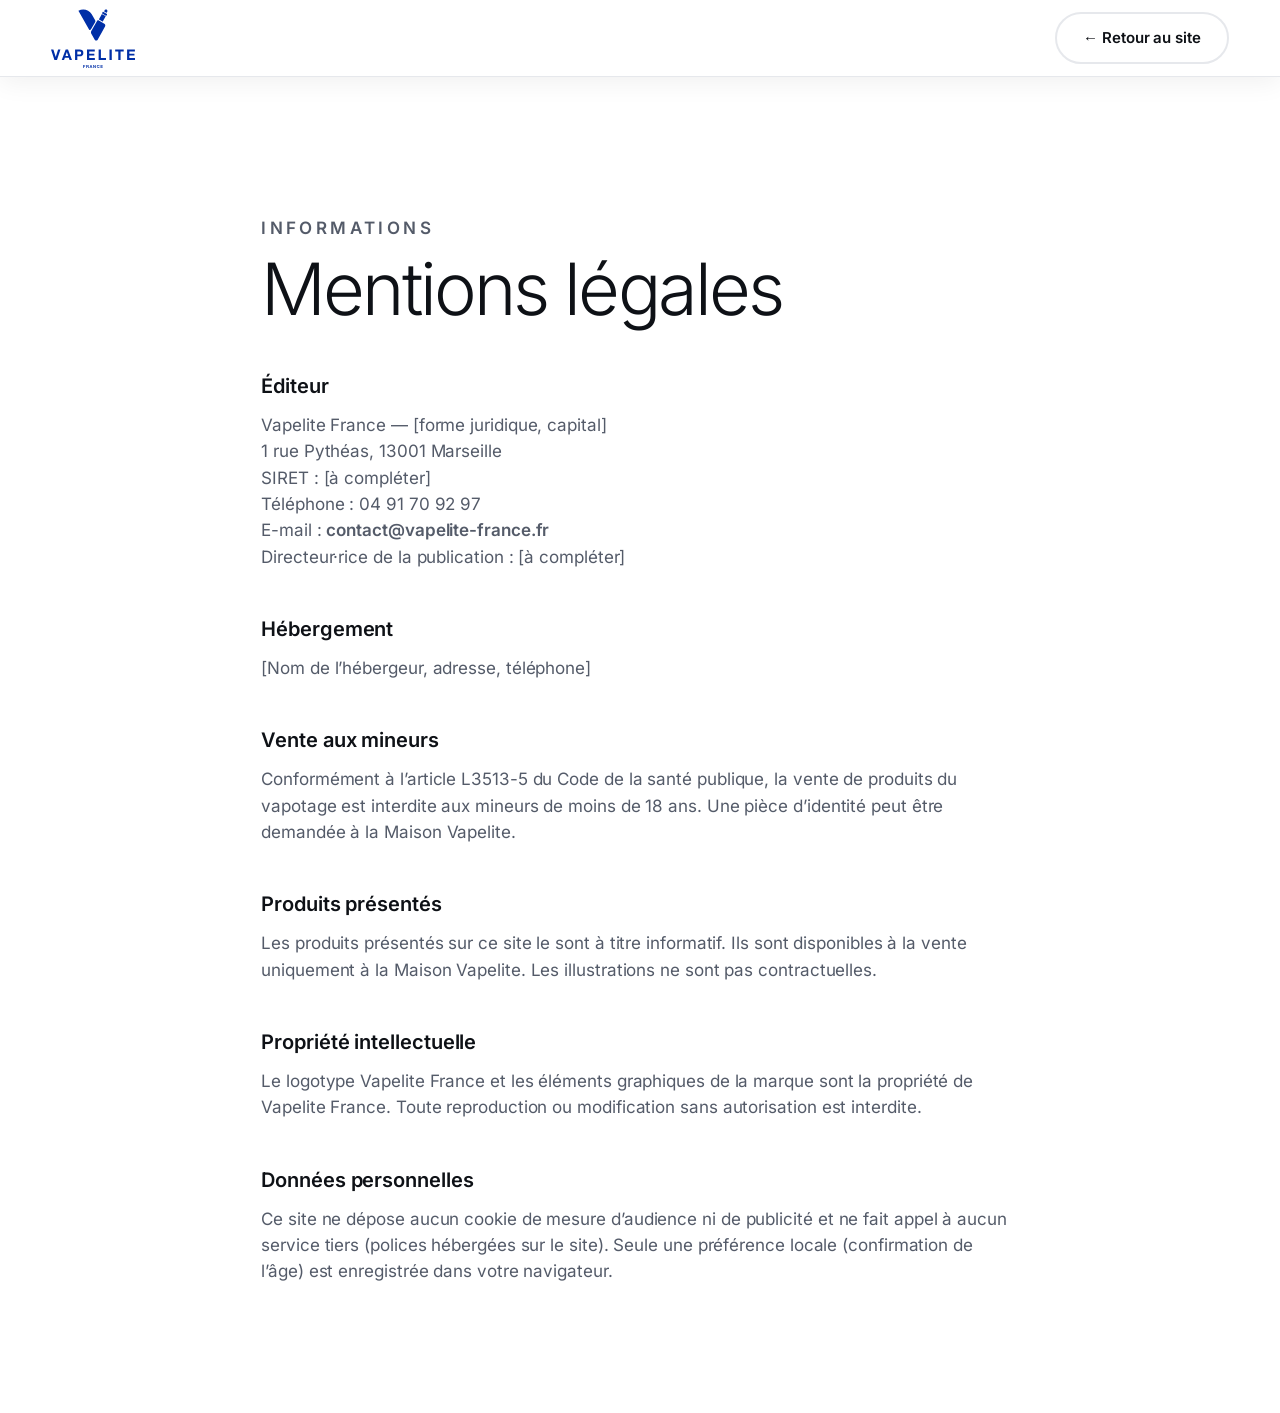
==== mentions-legales.html @ f2f158c1 "Améliorations : chargement, pastilles, icônes, noms, nettoyage - Vidéo de la devanture chargée seule" ====
<!doctype html>
<html lang="fr">
<head>
  <meta charset="utf-8">
  <meta name="viewport" content="width=device-width, initial-scale=1">
  <title>Mentions légales — Vapelite France</title>
  <meta name="robots" content="noindex">
  <meta name="theme-color" content="#002fa7">
  <link rel="icon" href="assets/favicon.svg" type="image/svg+xml">
  <link rel="icon" href="assets/favicon-32.png" type="image/png" sizes="32x32">
  <link rel="apple-touch-icon" href="assets/apple-touch-icon.png">
  <link rel="preload" href="assets/fonts/inter-latin-wght-normal.woff2" as="font" type="font/woff2" crossorigin>
  <link rel="stylesheet" href="styles.css">
</head>
<body>
  <header class="header is-scrolled">
    <div class="header__inner">
      <a class="header__logo" href="index.html" aria-label="Vapelite France — accueil">
        <img src="assets/logo-vapelite-klein.svg" alt="Vapelite France" width="248" height="175">
      </a>
      <a class="btn btn--outline" href="index.html">← Retour au site</a>
    </div>
  </header>

  <main class="section legal">
    <p class="eyebrow">Informations</p>
    <h1>Mentions légales</h1>

    <h2>Éditeur</h2>
    <p>Vapelite France — [forme juridique, capital]<br>1 rue Pythéas, 13001 Marseille<br>SIRET : [à compléter]<br>Téléphone : 04 91 70 92 97<br>E-mail : <a class="link" href="mailto:contact@vapelite-france.fr">contact@vapelite-france.fr</a><br>Directeur·rice de la publication : [à compléter]</p>

    <h2>Hébergement</h2>
    <p>[Nom de l’hébergeur, adresse, téléphone]</p>

    <h2>Vente aux mineurs</h2>
    <p>Conformément à l’article L3513-5 du Code de la santé publique, la vente de produits du vapotage est interdite aux mineurs de moins de 18&nbsp;ans. Une pièce d’identité peut être demandée à la Maison Vapelite.</p>

    <h2>Produits présentés</h2>
    <p>Les produits présentés sur ce site le sont à titre informatif. Ils sont disponibles à la vente uniquement à la Maison Vapelite. Les illustrations ne sont pas contractuelles.</p>

    <h2>Propriété intellectuelle</h2>
    <p>Le logotype Vapelite France et les éléments graphiques de la marque sont la propriété de Vapelite France. Toute reproduction ou modification sans autorisation est interdite.</p>

    <h2>Données personnelles</h2>
    <p>Ce site ne dépose aucun cookie de mesure d’audience ni de publicité et ne fait appel à aucun service tiers (polices hébergées sur le site). Seule une préférence locale (confirmation de l’âge) est enregistrée dans votre navigateur.</p>
  </main>
</body>
</html>
---- styles.css ----
/* ==========================================================================
   Vapelite France — Vieux-Port, Marseille
   Vitrine produits animée. Bannière bleu Klein (couleur de la boutique),
   reste du site en blanc / gris clair / noir pour laisser la place aux produits.
   Logo issu de la charte graphique ; typographie épurée façon Apple.
   ========================================================================== */

/* Police auto-hébergée (SIL Open Font License) : Inter, proche de la police d'Apple
   (SF Pro est utilisée directement sur iPhone / Mac). Titres en graisse fine, texte en graisse normale. */
@font-face {
  font-family: "Inter";
  src: url("assets/fonts/inter-latin-wght-normal.woff2") format("woff2-variations"),
       url("assets/fonts/inter-latin-wght-normal.woff2") format("woff2");
  font-weight: 100 900;
  font-style: normal;
  font-display: swap;
}

:root {
  /* Couleurs */
  --klein: #002fa7;         /* bleu Klein — bannière et actions */
  --klein-deep: #001f73;
  --brand: #2c5794;         /* bleu de référence de la charte (logo) */
  --ink: #0e1116;           /* texte principal */
  --ink-soft: #545b69;      /* texte secondaire */
  --line: #e6e8ec;
  --surface: #f4f5f7;
  --white: #ffffff;
  --night: #0b0d12;         /* sections sombres */

  --font: -apple-system, BlinkMacSystemFont, "Inter", "Helvetica Neue", "Segoe UI", Roboto, sans-serif;
  --font-display: -apple-system, BlinkMacSystemFont, "Inter", "Helvetica Neue", "Segoe UI", Roboto, sans-serif;

  --gutter: clamp(16px, 4vw, 56px);
  --max: 1320px;
  --header-h: 76px;
  --radius: 24px;
  --ease: cubic-bezier(0.2, 0.7, 0.2, 1);
}

/* --------------------------------------------------------------------------
   Base
   -------------------------------------------------------------------------- */

*,
*::before,
*::after { box-sizing: border-box; }

html {
  scroll-behavior: smooth;
  scroll-padding-top: var(--header-h);
  -webkit-text-size-adjust: 100%;
}

body {
  margin: 0;
  background: var(--white);
  color: var(--ink);
  font-family: var(--font);
  font-size: 16px;
  line-height: 1.55;
  letter-spacing: -0.005em;
  -webkit-font-smoothing: antialiased;
  font-optical-sizing: auto;
  overflow-x: hidden;
}
body.is-locked { overflow: hidden; }

h1, h2, h3, p, ul, ol, dl, dd { margin: 0; padding: 0; }
ul, ol { list-style: none; }
a { color: inherit; }
img { display: block; max-width: 100%; height: auto; }
button { font: inherit; color: inherit; }

::selection { background: var(--klein); color: var(--white); }
:focus-visible { outline: 3px solid #5ac8fa; outline-offset: 3px; }

.skip-link {
  position: absolute;
  left: -9999px;
  top: 12px;
  z-index: 100;
  padding: 10px 16px;
  border-radius: 999px;
  background: var(--ink);
  color: var(--white);
}
.skip-link:focus { left: 12px; }

/* Sprite SVG : masqué sans display:none pour que les dégradés restent utilisables */
.sprite {
  position: absolute;
  width: 0;
  height: 0;
  overflow: hidden;
}

.device {
  display: block;
  width: auto;
  overflow: visible;
}

/* --------------------------------------------------------------------------
   Boutons, liens, titres
   -------------------------------------------------------------------------- */

.btn {
  display: inline-flex;
  align-items: center;
  justify-content: center;
  gap: 8px;
  min-height: 48px;
  padding: 12px 26px;
  border: 2px solid transparent;
  border-radius: 999px;
  font-weight: 600;
  font-size: 15px;
  text-decoration: none;
  cursor: pointer;
  transition: transform 0.25s var(--ease), background-color 0.2s ease, color 0.2s ease, border-color 0.2s ease;
}
.btn:hover { transform: translateY(-2px); }
.btn:active { transform: translateY(0); }

.btn--klein { background: var(--klein); color: var(--white); }
.btn--klein:hover { background: var(--klein-deep); }
.btn--white { background: var(--white); color: var(--klein); }
.btn--white:hover { background: #e8eeff; }
.btn--ghost-white { border-color: rgba(255, 255, 255, 0.55); color: var(--white); }
.btn--ghost-white:hover { border-color: var(--white); background: rgba(255, 255, 255, 0.1); }
.btn--outline { border-color: var(--line); color: var(--ink); background: var(--white); }
.btn--waze { background: #33ccff; color: #0e1116; }
.btn--waze:hover { background: #1fb8ec; }
.btn--outline:hover { border-color: var(--ink); }

.link {
  font-weight: 600;
  text-decoration: underline 2px transparent;
  text-underline-offset: 4px;
  transition: text-decoration-color 0.2s ease, color 0.2s ease;
}
.link:hover { text-decoration-color: currentColor; color: var(--klein); }

.eyebrow {
  margin-bottom: 10px;
  color: var(--klein);
  font-size: 13px;
  font-weight: 600;
  letter-spacing: 0.2em;
  text-transform: uppercase;
}
.eyebrow--light { color: #8fb0ff; }

.section {
  max-width: var(--max);
  margin: 0 auto;
  padding: clamp(72px, 10vw, 128px) var(--gutter);
}
.section__head {
  display: flex;
  flex-wrap: wrap;
  align-items: flex-end;
  justify-content: space-between;
  gap: 24px 48px;
  margin-bottom: clamp(32px, 5vw, 56px);
}
.section__title {
  font-family: var(--font-display);
  font-size: clamp(36px, 5.6vw, 72px);
  font-weight: 300;
  line-height: 1.04;
  letter-spacing: -0.04em;
}
.section__title--light { color: var(--white); }
.section__lead {
  max-width: 46ch;
  color: var(--ink-soft);
  font-size: clamp(16px, 1.5vw, 19px);
}
.muted { color: var(--ink-soft); }
.nowrap { white-space: nowrap; }

/* --------------------------------------------------------------------------
   En-tête
   -------------------------------------------------------------------------- */

.header {
  position: sticky;
  top: 0;
  z-index: 50;
  background: rgba(255, 255, 255, 0.92);
  -webkit-backdrop-filter: saturate(180%) blur(14px);
  backdrop-filter: saturate(180%) blur(14px);
  border-bottom: 1px solid transparent;
  transition: border-color 0.3s ease, box-shadow 0.3s ease;
}
.header.is-scrolled {
  border-bottom-color: var(--line);
  box-shadow: 0 6px 24px rgba(14, 17, 22, 0.06);
}
.header__inner {
  display: flex;
  align-items: center;
  justify-content: space-between;
  gap: 24px;
  max-width: var(--max);
  height: var(--header-h);
  margin: 0 auto;
  padding: 0 var(--gutter);
}
/* Logo en haut à gauche, largeur ≥ 20 mm (charte) */
.header__logo { flex: none; width: 84px; }

.nav {
  display: flex;
  align-items: center;
  gap: 32px;
}
.nav__list {
  display: flex;
  gap: 28px;
}
.nav__list a {
  position: relative;
  padding: 6px 0;
  font-weight: 600;
  text-decoration: none;
}
.nav__list a::after {
  content: "";
  position: absolute;
  left: 0;
  right: 0;
  bottom: 0;
  height: 2px;
  border-radius: 2px;
  background: var(--klein);
  transform: scaleX(0);
  transform-origin: left;
  transition: transform 0.3s var(--ease);
}
.nav__list a:hover::after { transform: scaleX(1); }
.nav__cta { min-height: 42px; padding: 8px 20px; }

.burger {
  display: none;
  width: 46px;
  height: 46px;
  border: 0;
  border-radius: 999px;
  background: var(--klein);
  color: var(--white);
  cursor: pointer;
  place-content: center;
  gap: 4px;
}
.burger span {
  display: block;
  width: 20px;
  height: 2px;
  border-radius: 2px;
  background: currentColor;
  transition: transform 0.3s ease, opacity 0.2s ease;
}
.burger[aria-expanded="true"] span:nth-child(1) { transform: translateY(6px) rotate(45deg); }
.burger[aria-expanded="true"] span:nth-child(2) { opacity: 0; }
.burger[aria-expanded="true"] span:nth-child(3) { transform: translateY(-6px) rotate(-45deg); }

/* --------------------------------------------------------------------------
   Bannière bleu Klein (slider)
   -------------------------------------------------------------------------- */

.hero {
  position: relative;
  overflow: hidden;
  min-height: min(calc(100svh - var(--header-h)), 880px);
  background:
    radial-gradient(90% 70% at 72% 45%, #1446d6 0%, rgba(20, 70, 214, 0) 60%),
    var(--klein);
  color: var(--white);
  isolation: isolate;
}

.hero__bg {
  position: absolute;
  inset: 0;
  z-index: -1;
  pointer-events: none;
  background-image: url("data:image/svg+xml,%3Csvg xmlns='http://www.w3.org/2000/svg' width='22' height='22'%3E%3Cpath d='M9 7l-2 7' stroke='%23ffffff' stroke-opacity='.09' stroke-width='1.6' stroke-linecap='round'/%3E%3C/svg%3E");
  background-size: 22px 22px;
}
.hero__rings {
  position: absolute;
  top: 50%;
  left: 72%;
  width: 0;
  height: 0;
}
.hero__rings span {
  position: absolute;
  left: 50%;
  top: 50%;
  border: 1px solid rgba(255, 255, 255, 0.14);
  border-radius: 50%;
  transform: translate(-50%, -50%);
  animation: ring 9s ease-in-out infinite;
}
.hero__rings span:nth-child(1) { width: 360px; height: 360px; }
.hero__rings span:nth-child(2) { width: 560px; height: 560px; animation-delay: -3s; }
.hero__rings span:nth-child(3) { width: 780px; height: 780px; animation-delay: -6s; }
@keyframes ring {
  0%, 100% { transform: translate(-50%, -50%) scale(1); opacity: 1; }
  50% { transform: translate(-50%, -50%) scale(1.06); opacity: 0.5; }
}
.hero__word {
  position: absolute;
  left: -0.04em;
  bottom: -0.2em;
  font-size: clamp(90px, 19vw, 300px);
  font-family: var(--font-display);
  font-weight: 200;
  line-height: 1;
  letter-spacing: -0.02em;
  text-transform: uppercase;
  white-space: nowrap;
  color: transparent;
  -webkit-text-stroke: 1.5px rgba(255, 255, 255, 0.13);
}

.slides {
  position: relative;
  max-width: var(--max);
  min-height: inherit;
  margin: 0 auto;
}
.slide {
  position: absolute;
  inset: 0;
  display: grid;
  grid-template-columns: minmax(0, 1fr) minmax(0, 1fr);
  align-items: center;
  gap: 24px;
  padding: 48px var(--gutter) 88px;
  visibility: hidden;
}
.slide.is-active { position: relative; visibility: visible; min-height: inherit; }

.slide__text > * {
  opacity: 0;
  transform: translateY(28px);
  transition: opacity 0.6s ease, transform 0.8s var(--ease);
}
.slide.is-active .slide__text > * { opacity: 1; transform: none; }
.slide.is-active .slide__text > :nth-child(2) { transition-delay: 0.08s; }
.slide.is-active .slide__text > :nth-child(3) { transition-delay: 0.16s; }
.slide.is-active .slide__text > :nth-child(4) { transition-delay: 0.24s; }

.kicker {
  display: inline-block;
  margin-bottom: 20px;
  padding: 6px 14px;
  border: 1px solid rgba(255, 255, 255, 0.35);
  border-radius: 999px;
  font-size: 13px;
  font-weight: 600;
  letter-spacing: 0.02em;
}
.slide__title {
  font-size: clamp(42px, 6.4vw, 88px);
  font-family: var(--font-display);
  font-weight: 300;
  line-height: 1;
  letter-spacing: -0.045em;
}
.slide__lead {
  max-width: 34ch;
  margin-top: 22px;
  color: rgba(255, 255, 255, 0.82);
  font-size: clamp(16px, 1.5vw, 19px);
}
.slide__actions {
  display: flex;
  flex-wrap: wrap;
  gap: 12px;
  margin-top: 32px;
}

/* Étapes « Bien choisir » : un message à la fois, les barres indiquent la progression */
.hero-steps { max-width: 460px; margin-top: 28px; }
.hero-steps__bars {
  display: grid;
  grid-template-columns: repeat(4, minmax(0, 1fr));
  gap: 8px;
}
.hero-steps__bars span {
  position: relative;
  height: 3px;
  border-radius: 3px;
  background: rgba(255, 255, 255, 0.25);
  overflow: hidden;
}
.hero-steps__bars span::after {
  content: "";
  position: absolute;
  inset: 0;
  background: var(--white);
  transform: scaleX(0);
  transform-origin: left;
}
.hero-steps__bars span.is-done::after { transform: scaleX(1); }
.hero-steps__bars span.is-active::after { animation: step-fill var(--step-ms, 3000ms) linear forwards; }
@keyframes step-fill { from { transform: scaleX(0); } to { transform: scaleX(1); } }
.hero-steps__list { display: grid; margin-top: 16px; }
.hero-steps__list li {
  grid-area: 1 / 1;
  color: var(--white);
  font-size: clamp(19px, 1.6vw, 22px);
  font-weight: 500;
  line-height: 1.3;
  letter-spacing: -0.01em;
}
/* Animation : le message entre par le bas, sort par le haut, puis laisse place au suivant */
.js .hero-steps__list li {
  opacity: 0;
  transform: translateY(16px);
  transition: opacity 0.45s ease, transform 0.6s var(--ease);
}
.js .hero-steps__list li.is-done { transform: translateY(-16px); }
.js .hero-steps__list li.is-active { opacity: 1; transform: none; transition-delay: 0.25s; }
.hero-steps.is-static .hero-steps__list li { grid-area: auto; opacity: 1; transform: none; margin-top: 10px; }

/* Étiquette « Notre coup de cœur » posée sur la photo de la Pixo Max */
.hero-tag {
  position: absolute;
  right: var(--gutter);
  bottom: 96px;
  z-index: 1;
  display: flex;
  align-items: center;
  gap: 12px;
  padding: 12px 22px 12px 16px;
  border-radius: 999px;
  background: rgba(255, 255, 255, 0.86);
  -webkit-backdrop-filter: blur(10px);
  backdrop-filter: blur(10px);
  box-shadow: 0 16px 40px rgba(0, 20, 80, 0.25);
  color: var(--ink);
  text-decoration: none;
  opacity: 0;
  transform: translateY(20px);
  transition: opacity 0.7s ease 0.4s, transform 0.9s var(--ease) 0.4s, background 0.3s ease;
}
.slide.is-active .hero-tag { opacity: 1; transform: none; }
.hero-tag:hover { background: var(--white); }
.hero-tag svg { flex: none; color: #d6336c; }
.hero-tag span { display: grid; line-height: 1.2; }
.hero-tag small { color: #c2255c; font-size: 12px; font-weight: 700; letter-spacing: 0.06em; text-transform: uppercase; }
.hero-tag strong { font-size: 18px; font-weight: 600; letter-spacing: -0.01em; }

/* Diapositive photo (plein cadre derrière le texte) */
.slide__media {
  position: absolute;
  top: 0;
  bottom: 0;
  left: 50%;
  width: 100vw;
  transform: translateX(-50%);
  z-index: 0;
  overflow: hidden;
  background: #0b0709;
  opacity: 0;
  transition: opacity 0.8s ease;
}
.slide.is-active .slide__media { opacity: 1; }
.slide__media::after {
  content: "";
  position: absolute;
  inset: 0;
  background:
    linear-gradient(90deg, rgba(8, 5, 8, 0.85) 0%, rgba(8, 5, 8, 0.55) 38%, rgba(8, 5, 8, 0) 68%),
    linear-gradient(0deg, rgba(8, 5, 8, 0.55) 0%, rgba(8, 5, 8, 0) 32%);
}
.slide--photo .slide__text { position: relative; z-index: 1; }
.slide--photo { grid-template-columns: minmax(0, 620px); }

/* Diapositive photo : Pixo Max White Glow, photo calée à droite sur un fond assorti */
.slide__media--glow {
  background: linear-gradient(135deg, #9eb2ea 0%, #b7b9ec 45%, #8ccdf3 100%);
}
.slide__media--glow picture {
  position: absolute;
  inset: 0;
}
.slide__media--glow img {
  position: absolute;
  top: 0;
  right: 0;
  height: 100%;
  width: auto;
  max-width: none;
  -webkit-mask-image: linear-gradient(90deg, transparent 0%, #000 22%);
  mask-image: linear-gradient(90deg, transparent 0%, #000 22%);
  transform: scale(1.02);
  transform-origin: 60% 50%;
  transition: transform 7s ease-out;
}
.slide.is-active .slide__media--glow img { transform: scale(1.1); }
.slide__media--glow::after {
  background: linear-gradient(90deg, rgba(0, 31, 125, 0.82) 0%, rgba(0, 31, 125, 0.55) 34%, rgba(0, 31, 125, 0) 60%);
}
.slide__title em { font-style: normal; font-weight: 200; }
.slide--photo .slide__title { font-size: clamp(40px, 4.4vw, 64px); }

/* --------------------------------------------------------------------------
   Ruban défilant et atouts
   -------------------------------------------------------------------------- */

.marquee {
  overflow: hidden;
  padding: 22px 0;
  border-bottom: 1px solid var(--line);
  background: var(--white);
  -webkit-mask-image: linear-gradient(90deg, transparent, #000 8%, #000 92%, transparent);
  mask-image: linear-gradient(90deg, transparent, #000 8%, #000 92%, transparent);
}
.marquee__track {
  display: flex;
  align-items: center;
  width: max-content;
  margin: 0;
  padding: 0;
  animation: marquee 55s linear infinite;
}
.marquee:hover .marquee__track { animation-play-state: paused; }
/* Nom de marque (en attendant le logo) ou logo en image */
.partner {
  flex: none;
  display: flex;
  align-items: center;
  height: 36px;
  margin-right: clamp(40px, 5vw, 72px);
  color: #9097a3;
  font-size: clamp(15px, 1.4vw, 19px);
  font-weight: 700;
  letter-spacing: 0.16em;
  text-transform: uppercase;
  white-space: nowrap;
  transition: color 0.3s ease;
}
.partner:hover { color: var(--ink); }
.partner img {
  height: 32px;
  width: auto;
  filter: grayscale(1);
  opacity: 0.65;
  transition: filter 0.3s ease, opacity 0.3s ease;
}
.partner:hover img { filter: none; opacity: 1; }
@keyframes marquee { to { transform: translateX(-50%); } }

.perks {
  max-width: var(--max);
  margin: 0 auto;
  padding: 36px var(--gutter);
}
.perks__list {
  display: grid;
  grid-template-columns: repeat(4, minmax(0, 1fr));
  gap: 24px;
}
.perk {
  display: flex;
  align-items: center;
  gap: 14px;
  font-size: 14px;
  color: var(--ink-soft);
}
.perk svg {
  flex: none;
  width: 44px;
  height: 44px;
  padding: 10px;
  border-radius: 14px;
  background: #eef2ff;
  color: var(--klein);
}
.perk strong { display: block; color: var(--ink); font-size: 15px; }

/* Badge « Notre coup de cœur » (2e diapositive) */
@keyframes heart { 0%, 100% { transform: scale(1); } 15% { transform: scale(1.25); } 30% { transform: scale(1); } }

/* --------------------------------------------------------------------------
   Gamme
   -------------------------------------------------------------------------- */

.products { padding-top: clamp(48px, 7vw, 88px); }

.filters { display: flex; flex-wrap: wrap; gap: 8px; }
.chip {
  min-height: 42px;
  padding: 8px 18px;
  border: 1.5px solid var(--line);
  border-radius: 999px;
  background: var(--white);
  font-weight: 600;
  font-size: 14px;
  cursor: pointer;
  transition: background-color 0.2s ease, color 0.2s ease, border-color 0.2s ease;
}
.chip:hover { border-color: var(--ink); }
.chip.is-active { background: var(--ink); border-color: var(--ink); color: var(--white); }

.grid {
  display: grid;
  grid-template-columns: repeat(4, minmax(0, 1fr));
  gap: 20px;
}
.card {
  position: relative;
  display: flex;
  flex-direction: column;
  border-radius: var(--radius);
  background: var(--surface);
  overflow: hidden;
  transition: transform 0.4s var(--ease), box-shadow 0.4s var(--ease);
}
.card:hover {
  transform: translateY(-6px);
  box-shadow: 0 24px 48px rgba(14, 17, 22, 0.1);
}
.card[hidden] { display: none; }
.card.is-entering { animation: card-in 0.5s var(--ease) both; }
@keyframes card-in { from { opacity: 0; transform: translateY(20px) scale(0.97); } }

.badge {
  position: absolute;
  top: 14px;
  left: 14px;
  z-index: 1;
  padding: 5px 12px;
  border-radius: 999px;
  background: var(--white);
  font-size: 12px;
  font-weight: 600;
}
.badge--new { background: var(--klein); color: var(--white); }
.badge--heart { background: #ffe3ee; color: #c2255c; }

.card__visual {
  position: relative;
  display: grid;
  place-items: center;
  height: 300px;
  background: var(--tint, var(--surface));
  transition: background-color 0.4s ease;
}
.card__visual::before {
  content: "";
  position: absolute;
  width: 190px;
  height: 190px;
  border-radius: 50%;
  background: rgba(255, 255, 255, 0.7);
  transition: transform 0.6s var(--ease);
}
.card:hover .card__visual::before { transform: scale(1.12); }
.card__visual .device {
  position: relative;
  height: 230px;
  filter: drop-shadow(0 18px 20px rgba(14, 17, 22, 0.18));
  transition: transform 0.6s var(--ease);
}
.card:hover .card__visual .device { transform: translateY(-10px) rotate(-5deg) scale(1.04); }

.card__body {
  display: flex;
  flex-direction: column;
  flex: 1;
  padding: 18px 20px 22px;
  background: var(--white);
  border: 1px solid var(--line);
  border-top: 0;
  border-radius: 0 0 var(--radius) var(--radius);
}
.card__cat {
  color: var(--klein);
  font-size: 12px;
  font-weight: 600;
  letter-spacing: 0.16em;
  text-transform: uppercase;
}
.card__name {
  margin-top: 2px;
  font-size: 21px;
  font-weight: 600;
  letter-spacing: -0.02em;
}
.card__desc {
  margin-top: 6px;
  color: var(--ink-soft);
  font-size: 14px;
  line-height: 1.45;
}
.specs {
  display: grid;
  gap: 4px;
  margin-top: 10px;
  color: var(--ink-soft);
  font-size: 14px;
}
.specs li {
  position: relative;
  padding-left: 16px;
}
.specs li::before {
  content: "";
  position: absolute;
  left: 0;
  top: 0.62em;
  width: 7px;
  height: 7px;
  border-radius: 50%;
  background: var(--klein);
}
.card__visual .device--real {
  position: relative;
  width: auto;
  height: 232px;
  filter: drop-shadow(0 18px 20px rgba(14, 17, 22, 0.2));
  transition: transform 0.6s var(--ease), opacity 0.25s ease;
}
.card:hover .card__visual .device--real { transform: translateY(-10px) rotate(-4deg) scale(1.04); }
.card__visual .device--real.is-swapping { opacity: 0; }
.card__visual .device--kiwi { height: 236px; margin-top: 22px; }
.card__visual .device--box { height: 236px; margin-top: 14px; }
.card__visual .device--dojo { height: 228px; }
.swatches { flex-wrap: wrap; }
.card__visual--photo { padding: 0; }
.card__visual--photo::before { display: none; }
.card .card__visual--photo img {
  position: absolute;
  inset: 0;
  width: 100%;
  height: 100%;
  object-fit: cover;
  filter: none;
  transition: transform 0.8s var(--ease);
}
.card:hover .card__visual.card__visual--photo img { transform: scale(1.04); }
.card__colors {
  margin-top: 12px;
  color: var(--ink-soft);
  font-size: 13px;
}
.card__visual .device--cartridges { height: auto; width: 78%; }
.card__visual img { position: relative; height: 240px; width: auto; object-fit: contain; filter: drop-shadow(0 18px 20px rgba(14, 17, 22, 0.18)); transition: transform 0.6s var(--ease); }
.card:hover .card__visual img { transform: translateY(-10px) rotate(-4deg) scale(1.04); }

.swatches { display: flex; gap: 8px; margin-top: auto; padding-top: 16px; }
.swatches button {
  width: 26px;
  height: 26px;
  padding: 0;
  border: 2px solid var(--white);
  border-radius: 50%;
  background: var(--c);
  box-shadow: 0 0 0 1px var(--line);
  cursor: pointer;
  transition: box-shadow 0.2s ease, transform 0.2s ease;
}
/* Zone tactile agrandie à 28 px sur téléphone (32 px sur ordinateur) sans changer l'aspect des pastilles */
.swatches button { position: relative; }
.swatches button::after { content: ""; position: absolute; inset: -5px; border-radius: 50%; }
.swatches button:hover { transform: scale(1.12); }
.swatches button { background: var(--c); }
.swatches button[aria-checked="true"] { box-shadow: 0 0 0 2px var(--ink); }

/* Types de cigarettes électroniques */
a.chip { display: inline-flex; align-items: center; text-decoration: none; color: var(--ink); }
a.chip:hover { background: var(--ink); color: var(--white); }
.types {
  display: grid;
  grid-template-columns: repeat(3, minmax(0, 1fr));
  gap: 20px;
  padding: 0;
  list-style: none;
}
.type { scroll-margin-top: calc(var(--header-h) + 20px); }
/* Fond bleu Klein autour du rond blanc, comme l'encart puff rechargeable */
.type .card__visual:not(.card__visual--photo):not(.card__visual--soon) {
  background: radial-gradient(80% 80% at 50% 40%, #1446d6, #001f73);
}
.type .card__visual:not(.card__visual--photo)::before { background: rgba(255, 255, 255, 0.92); }
.type--wide {
  grid-column: span 2;
  display: grid;
  grid-template-columns: minmax(0, 1fr) minmax(0, 1fr);
}
.type--wide .card__visual { height: 100%; min-height: 560px; background: #0d0806; }
.type--wide .badge { top: auto; bottom: 14px; z-index: 1; }
.type--wide .card__visual--photo img { object-fit: cover; }
.type--wide .card__body { justify-content: center; }
.type--wide .card__body {
  border-top: 1px solid var(--line);
  border-left: 0;
  border-radius: 0 var(--radius) var(--radius) 0;
}
.type__label {
  align-self: flex-start;
  margin-bottom: 10px;
  padding: 4px 12px;
  border-radius: 999px;
  background: var(--klein);
  color: var(--white);
  font-size: 12px;
  font-weight: 600;
  letter-spacing: 0.08em;
  text-transform: uppercase;
}
.type__desc {
  margin-bottom: 16px;
  padding-bottom: 16px;
  border-bottom: 1px solid var(--line);
  color: var(--ink);
  font-size: 15px;
  line-height: 1.5;
}
.type__duo {
  display: grid;
  grid-template-columns: 1fr 1fr;
  gap: 16px;
  margin-top: 8px;
}
.type__model { margin-top: 4px; font-weight: 600; }
.type__duo .specs { margin-top: 6px; }
.type__brands { margin-top: 10px; }
.type__brands-title { margin-top: 18px; }
.card__visual--soon {
  display: flex;
  flex-direction: column;
  align-items: center;
  justify-content: center;
  gap: 6px;
  background: radial-gradient(80% 80% at 50% 40%, #1f2430, #0b0d12);
  color: var(--white);
  text-align: center;
}
.card__visual--soon::before { display: none; }
.card__visual--soon-alt { background: radial-gradient(80% 80% at 50% 40%, #1446d6, #001f73); }
.soon__brand {
  color: rgba(255, 255, 255, 0.6);
  font-size: 12px;
  font-weight: 600;
  letter-spacing: 0.2em;
  text-transform: uppercase;
}
.soon__name {
  font-size: 34px;
  font-weight: 200;
  letter-spacing: -0.03em;
}
@media (max-width: 1100px) {
  .types { grid-template-columns: repeat(2, minmax(0, 1fr)); }
  .type--wide { grid-column: span 2; }
}
@media (max-width: 700px) {
  .types { grid-template-columns: 1fr; gap: 16px; }
  .type--wide { grid-column: auto; display: flex; }
  .type--wide .card__visual { height: auto; min-height: 0; aspect-ratio: 2 / 3; }
  .type--wide .card__body { border-top: 0; border-left: 1px solid var(--line); border-radius: 0 0 var(--radius) var(--radius); }
  .type__duo { grid-template-columns: 1fr 1fr; gap: 10px; }
}

.products__note {
  margin-top: 28px;
  color: var(--ink-soft);
  font-size: 14px;
}

/* --------------------------------------------------------------------------
   La collection d'e-liquides Vapelite (vrais rendus des flacons)
   -------------------------------------------------------------------------- */

.collection {
  background: #f6f3ee;
  padding-bottom: clamp(64px, 9vw, 112px);
}
.collection__inner { padding-bottom: 28px; }
.collection__stats {
  display: flex;
  flex-wrap: wrap;
  gap: 12px 48px;
  margin: -8px 0 32px;
  padding: 0;
  list-style: none;
}
.collection__stats li {
  display: flex;
  align-items: baseline;
  gap: 12px;
}
.collection__stats strong {
  font-family: var(--font-display);
  font-size: clamp(44px, 5vw, 64px);
  font-weight: 200;
  letter-spacing: -0.04em;
  line-height: 1;
  color: var(--klein);
}
.collection__stats sup { font-size: 0.6em; font-family: var(--font); font-weight: 600; vertical-align: 0.5em; margin-left: 2px; }
.collection__stats span {
  max-width: 16ch;
  color: var(--ink-soft);
  font-size: 15px;
  line-height: 1.3;
}
.products__lead { margin-top: 14px; }
.products__stats { margin: 22px 0 0; }
.products__stats span { max-width: 22ch; }
.brands__count {
  margin: -8px 0 16px;
  color: var(--klein);
  font-size: 14px;
  font-weight: 600;
}
.collection__bar {
  display: flex;
  flex-wrap: wrap;
  align-items: center;
  justify-content: space-between;
  gap: 16px;
}
.collection__arrows { display: flex; gap: 10px; }
.round-btn {
  display: grid;
  place-items: center;
  width: 46px;
  height: 46px;
  border: 1.5px solid var(--line);
  border-radius: 999px;
  background: var(--white);
  color: var(--ink);
  cursor: pointer;
  transition: border-color 0.2s ease, background-color 0.2s ease, color 0.2s ease;
}
.round-btn:hover { border-color: var(--ink); }
.round-btn:disabled { opacity: 0.35; cursor: default; }

.flavors {
  --edge: max(var(--gutter), calc((100vw - var(--max)) / 2 + var(--gutter)));
  display: grid;
  grid-auto-flow: column;
  grid-auto-columns: clamp(210px, 21vw, 260px);
  gap: 20px;
  padding: 8px var(--edge) 12px;
  overflow-x: auto;
  scroll-snap-type: x mandatory;
  scroll-padding-inline: var(--edge);
  scrollbar-width: none;
  -webkit-overflow-scrolling: touch;
}
.flavors::-webkit-scrollbar { display: none; }

.flavor {
  scroll-snap-align: start;
}
.flavor[hidden] { display: none; }
.flavor.is-entering { animation: card-in 0.5s var(--ease) both; }
.flavor__visual {
  position: relative;
  display: grid;
  place-items: center;
  height: 380px;
  border-radius: var(--radius);
  background:
    radial-gradient(60% 45% at 50% 55%, rgba(255, 255, 255, 0.85), rgba(255, 255, 255, 0) 70%),
    var(--tint);
  overflow: hidden;
  transition: box-shadow 0.4s var(--ease);
}
.flavor__visual::after {
  content: "";
  position: absolute;
  left: 0;
  right: 0;
  bottom: 0;
  height: 5px;
  background: var(--c);
  opacity: 0.85;
}
.flavor__img {
  position: relative;
  width: auto;
  height: 320px;
  transition: transform 0.6s var(--ease);
}
.flavor:hover .flavor__visual { box-shadow: 0 24px 48px rgba(14, 17, 22, 0.1); }
.flavor:hover .flavor__img { transform: translateY(-10px) rotate(-3deg) scale(1.03); }
.flavor__fam {
  margin-top: 16px;
  color: var(--c);
  font-size: 12px;
  font-weight: 600;
  letter-spacing: 0.16em;
  text-transform: uppercase;
  filter: saturate(1.2) brightness(0.85);
}
.flavor__name {
  margin-top: 4px;
  font-family: var(--font-display);
  font-size: 26px;
  font-weight: 500;
  letter-spacing: -0.02em;
  line-height: 1.15;
}
.flavor__notes {
  margin-top: 4px;
  color: var(--ink-soft);
  font-size: 15px;
}

@media (max-width: 560px) {
  .flavors { grid-auto-columns: 64vw; gap: 14px; }
  .flavor__visual { height: 300px; }
  .flavor__img { height: 250px; }
  .flavor__name { font-size: 22px; }
  .collection__arrows { display: none; }
}

/* --------------------------------------------------------------------------
   Marques partenaires
   -------------------------------------------------------------------------- */

.brands__grid {
  display: grid;
  grid-template-columns: repeat(3, minmax(0, 1fr));
  gap: 20px;
}
.brands__col {
  padding: 28px;
  border: 1px solid var(--line);
  border-radius: var(--radius);
  background: var(--white);
}
.brands__col h3 {
  margin-bottom: 18px;
  font-family: var(--font-display);
  font-size: 26px;
  font-weight: 400;
  letter-spacing: -0.02em;
}
.brands__list {
  display: flex;
  flex-wrap: wrap;
  gap: 8px;
}
.brands__list li {
  padding: 6px 14px;
  border: 1px solid var(--line);
  border-radius: 999px;
  color: var(--ink-soft);
  font-size: 14px;
}
.brands__list--main li {
  border-color: transparent;
  background: var(--surface);
  color: var(--ink);
  font-weight: 600;
}
.brands__also {
  margin: 20px 0 10px;
  color: var(--ink-soft);
  font-size: 12px;
  font-weight: 600;
  letter-spacing: 0.16em;
  text-transform: uppercase;
}
@media (max-width: 900px) {
  .brands__grid { grid-template-columns: 1fr; }
}

/* --------------------------------------------------------------------------
   Intérieur de la boutique (photo plein cadre)
   -------------------------------------------------------------------------- */

.inside {
  --z: 0;
  position: relative;
  display: flex;
  align-items: flex-end;
  min-height: min(92vh, 860px);
  overflow: hidden;
  background: var(--night);
  color: var(--white);
  isolation: isolate;
}
.inside__photo,
.inside__photo img {
  position: absolute;
  inset: 0;
  width: 100%;
  height: 100%;
}
.inside__photo { z-index: -2; }
.inside__photo img {
  object-fit: cover;
  object-position: 50% 45%;
  transform: scale(calc(1.18 - var(--z) * 0.18));
  will-change: transform;
}
.inside::after {
  content: "";
  position: absolute;
  inset: 0;
  z-index: -1;
  background:
    linear-gradient(180deg, rgba(11, 13, 18, 0.15) 0%, rgba(11, 13, 18, 0.55) 45%, rgba(11, 13, 18, 0.88) 100%),
    linear-gradient(90deg, rgba(0, 25, 90, 0.55), rgba(0, 25, 90, 0) 65%);
}
.inside__content {
  width: 100%;
  max-width: var(--max);
  margin: 0 auto;
  padding: 120px var(--gutter) clamp(48px, 7vw, 88px);
}
.inside__lead {
  max-width: 48ch;
  margin-top: 18px;
  color: rgba(255, 255, 255, 0.85);
  font-size: clamp(16px, 1.5vw, 19px);
}
.inside__values {
  display: grid;
  grid-template-columns: repeat(4, minmax(0, 1fr));
  gap: 14px;
  margin-top: 36px;
  padding: 0;
  list-style: none;
}
.inside__value {
  padding: 22px;
  border-radius: 20px;
  border: 1px solid rgba(255, 255, 255, 0.22);
  background: rgba(255, 255, 255, 0.1);
  -webkit-backdrop-filter: blur(14px);
  backdrop-filter: blur(14px);
}
.inside__value span {
  color: #8fb0ff;
  font-size: 13px;
  font-weight: 600;
  letter-spacing: 0.1em;
}
.inside__value h3 {
  margin-top: 10px;
  font-family: var(--font-display);
  font-size: 24px;
  font-weight: 400;
  letter-spacing: -0.02em;
}
.inside__value p {
  margin-top: 6px;
  color: rgba(255, 255, 255, 0.8);
  font-size: 14px;
  line-height: 1.45;
}
@media (max-width: 1000px) { .inside__values { grid-template-columns: 1fr 1fr; } }
@media (max-width: 560px) {
  .inside__values { gap: 10px; }
  .inside__value { padding: 16px; }
  .inside__value h3 { font-size: 20px; }
  .inside__value p { font-size: 13px; }
}

/* --------------------------------------------------------------------------
   Valeurs
   -------------------------------------------------------------------------- */


/* --------------------------------------------------------------------------
   Boutique
   -------------------------------------------------------------------------- */

.shop__grid {
  display: grid;
  grid-template-columns: minmax(0, 1.05fr) minmax(0, 1fr);
  align-items: center;
  gap: clamp(32px, 6vw, 80px);
}
.shop__visual {
  position: relative;
  padding: 0 12% 48px 0;
}
.shop__video {
  position: relative;
  width: min(100%, 420px);
  aspect-ratio: 9 / 16;
  max-height: 78vh;
  border-radius: 28px;
  overflow: hidden;
  background: var(--klein);
  box-shadow: 0 30px 60px rgba(0, 31, 115, 0.22);
}
.shop__video video {
  display: block;
  width: 100%;
  height: 100%;
  object-fit: cover;
}
.shop__night {
  position: absolute;
  right: 0;
  bottom: 0;
  width: 46%;
  max-width: 240px;
  border: 6px solid var(--white);
  border-radius: 22px;
  overflow: hidden;
  box-shadow: 0 24px 50px rgba(14, 17, 22, 0.25);
  transform: rotate(4deg);
  transition: transform 0.6s var(--ease);
}
.shop__night:hover { transform: rotate(0deg) scale(1.03); }
.shop__night img { width: 100%; height: auto; }

.shop__info .section__lead { margin-top: 18px; }
.info {
  display: grid;
  gap: 18px;
  margin-top: 32px;
}
.info div {
  display: grid;
  grid-template-columns: 110px minmax(0, 1fr);
  gap: 16px;
  padding-bottom: 18px;
  border-bottom: 1px solid var(--line);
}
.info dt { font-weight: 600; }
.info dd { overflow-wrap: anywhere; }
.shop__actions { display: flex; flex-wrap: wrap; gap: 12px; margin-top: 32px; }

/* --------------------------------------------------------------------------
   Bandeau avis Google
   -------------------------------------------------------------------------- */

.reviews {
  position: relative;
  overflow: hidden;
  padding: clamp(64px, 9vw, 112px) var(--gutter);
  background:
    radial-gradient(70% 90% at 85% 20%, #1446d6 0%, rgba(20, 70, 214, 0) 60%),
    var(--klein);
  color: var(--white);
}
.reviews__inner {
  display: flex;
  flex-wrap: wrap;
  align-items: flex-end;
  justify-content: space-between;
  gap: 32px 64px;
  max-width: var(--max);
  margin: 0 auto;
}
.reviews__intro { max-width: 640px; }
.reviews__score {
  display: inline-flex;
  align-items: center;
  gap: 12px;
  margin-bottom: 22px;
  padding: 10px 18px 10px 14px;
  border-radius: 999px;
  background: rgba(255, 255, 255, 0.12);
  border: 1px solid rgba(255, 255, 255, 0.25);
}
.reviews__note {
  font-size: 28px;
  font-weight: 300;
  letter-spacing: -0.03em;
  line-height: 1;
}
.reviews__stars {
  color: #ffc83d;
  font-size: 20px;
  letter-spacing: 3px;
}
.reviews__count {
  color: rgba(255, 255, 255, 0.85);
  font-size: 14px;
  font-weight: 600;
}
.reviews__lead {
  margin-top: 18px;
  color: rgba(255, 255, 255, 0.85);
  font-size: clamp(16px, 1.5vw, 19px);
}
.reviews__actions { display: flex; flex-wrap: wrap; gap: 12px; }
.g-mark {
  display: inline-grid;
  place-items: center;
  width: 22px;
  height: 22px;
  border-radius: 50%;
  background: conic-gradient(#ea4335 0 25%, #fbbc05 0 50%, #34a853 0 75%, #4285f4 0);
  color: var(--white);
  font-size: 13px;
  font-weight: 700;
}
.reviews__list {
  --edge: max(var(--gutter), calc((100vw - var(--max)) / 2));
  display: grid;
  grid-auto-flow: column;
  grid-auto-columns: clamp(280px, 30vw, 380px);
  align-items: start;
  gap: 18px;
  margin: 48px calc(-1 * var(--gutter)) 0;
  padding: 4px var(--edge) 12px;
  list-style: none;
  overflow-x: auto;
  scroll-snap-type: x mandatory;
  scroll-padding-inline: var(--edge);
  scrollbar-width: none;
}
.reviews__list::-webkit-scrollbar { display: none; }
.review {
  display: flex;
  flex-direction: column;
  gap: 12px;
  padding: 24px;
  border-radius: 22px;
  background: var(--white);
  color: var(--ink);
  scroll-snap-align: start;
  box-shadow: 0 20px 40px rgba(0, 10, 60, 0.25);
}
.review__head {
  display: flex;
  align-items: center;
  gap: 12px;
}
.review__avatar {
  display: grid;
  place-items: center;
  flex: none;
  width: 42px;
  height: 42px;
  border-radius: 50%;
  background: var(--av);
  color: var(--white);
  font-weight: 600;
}
.review__name { font-weight: 600; }
.review__guide { color: var(--ink-soft); font-size: 13px; }
.review__g { margin-left: auto; }
.review__stars { color: #fbbc05; font-size: 18px; letter-spacing: 2px; }
.review__text { margin: 0; color: #2a2f38; font-size: 15px; line-height: 1.55; }
.review__visit { margin-top: auto; color: var(--ink-soft); font-size: 13px; }
.reviews__footer {
  display: flex;
  align-items: center;
  justify-content: space-between;
  gap: 16px;
  max-width: var(--max);
  margin: 18px auto 0;
}
.reviews__arrows { display: flex; gap: 10px; }
.round-btn--light { border-color: rgba(255, 255, 255, 0.45); background: transparent; color: var(--white); }
.round-btn--light:hover { border-color: var(--white); background: rgba(255, 255, 255, 0.1); }
.reviews__note-legal {
  color: rgba(255, 255, 255, 0.65);
  font-size: 13px;
}
@media (max-width: 560px) { .reviews__list { grid-auto-columns: 84vw; gap: 12px; } .reviews__arrows { display: none; } }

/* --------------------------------------------------------------------------
   Pied de page
   -------------------------------------------------------------------------- */

.footer {
  background: radial-gradient(80% 80% at 50% 40%, #1446d6, #001f73);
  color: rgba(255, 255, 255, 0.82);
  font-size: 14px;
}
.footer__inner {
  display: grid;
  grid-template-columns: 1.4fr repeat(3, minmax(0, 1fr));
  gap: 40px;
  max-width: var(--max);
  margin: 0 auto;
  padding: 72px var(--gutter) 48px;
}
.footer__brand img { width: 120px; }
.footer__brand p { max-width: 28ch; margin-top: 18px; }
.footer__col { display: flex; flex-direction: column; gap: 10px; }
.footer__col a { text-decoration: none; overflow-wrap: anywhere; transition: color 0.2s ease; }
.footer__col a:hover { color: var(--white); }
.footer__title {
  margin-bottom: 4px;
  color: var(--white);
  font-weight: 600;
}
.footer__legal {
  display: flex;
  flex-wrap: wrap;
  justify-content: space-between;
  gap: 16px;
  max-width: var(--max);
  margin: 0 auto;
  padding: 24px var(--gutter) 32px;
  border-top: 1px solid rgba(255, 255, 255, 0.22);
  font-size: 13px;
}
.footer__legal p:first-child { max-width: 80ch; }
.footer__legal strong { color: var(--white); }

/* --------------------------------------------------------------------------
   Vérification de l'âge
   -------------------------------------------------------------------------- */

.age {
  position: fixed;
  inset: 0;
  z-index: 90;
  display: grid;
  place-items: center;
  padding: 16px;
  background: rgba(0, 31, 115, 0.55);
  -webkit-backdrop-filter: blur(10px);
  backdrop-filter: blur(10px);
}
.age[hidden] { display: none; }
.age__card {
  width: min(460px, 100%);
  padding: 36px 28px 28px;
  border-radius: 28px;
  background: var(--white);
  text-align: center;
  box-shadow: 0 30px 80px rgba(0, 10, 50, 0.35);
  animation: pop 0.5s var(--ease) both;
}
@keyframes pop { from { opacity: 0; transform: translateY(20px) scale(0.96); } }
.age__logo { width: 96px; margin: 0 auto 22px; }
.age__title { font-family: var(--font-display); font-size: 30px; font-weight: 300; line-height: 1.15; letter-spacing: -0.03em; }
.age__card > p { margin-top: 10px; color: var(--ink-soft); }
.age__actions { display: grid; gap: 10px; margin-top: 26px; }
.age__denied { margin-top: 16px; color: var(--klein); font-weight: 600; }

/* --------------------------------------------------------------------------
   Apparition au défilement
   -------------------------------------------------------------------------- */

.js .reveal {
  opacity: 0;
  transform: translateY(32px);
  transition: opacity 0.7s ease, transform 0.8s var(--ease);
  transition-delay: var(--d, 0s);
}
.js .reveal.is-visible { opacity: 1; transform: none; }
.js .card.reveal.is-visible:hover { transform: translateY(-6px); }

/* --------------------------------------------------------------------------
   Responsive
   -------------------------------------------------------------------------- */

@media (max-width: 1100px) {
  .grid { grid-template-columns: repeat(3, minmax(0, 1fr)); }
  .footer__inner { grid-template-columns: 1fr 1fr; }
}

@media (max-width: 900px) {
  .burger { display: grid; }
  .nav {
    position: fixed;
    top: var(--header-h);
    left: 0;
    right: 0;
    flex-direction: column;
    align-items: stretch;
    gap: 20px;
    padding: 24px var(--gutter) 32px;
    background: var(--white);
    border-bottom: 1px solid var(--line);
    box-shadow: 0 20px 40px rgba(14, 17, 22, 0.1);
    opacity: 0;
    transform: translateY(-12px);
    visibility: hidden;
    transition: opacity 0.25s ease, transform 0.3s var(--ease), visibility 0.3s;
  }
  .nav.is-open { opacity: 1; transform: none; visibility: visible; }
  .nav__list { flex-direction: column; gap: 4px; }
  .nav__list a { display: block; padding: 10px 0; font-family: var(--font-display); font-size: 30px; font-weight: 300; letter-spacing: -0.03em; }
  .nav__list a::after { display: none; }

  .slide {
    grid-template-columns: 1fr;
    grid-template-rows: auto auto;
    align-content: start;
    gap: 0;
    padding-top: 36px;
    padding-bottom: 48px;
  }
  .hero__rings { left: 50%; top: 26%; }
  .slide__title { font-size: clamp(44px, 12vw, 66px); }
  .slide__lead { margin-top: 14px; }
  .slide__actions { margin-top: 22px; }

  .perks__list { grid-template-columns: 1fr 1fr; }
  .grid { grid-template-columns: repeat(2, minmax(0, 1fr)); gap: 14px; }

  .shop__grid { grid-template-columns: 1fr; }
  .shop__visual { max-width: 460px; margin: 0 auto; width: 100%; }
  .inside { min-height: 78vh; }
  .slide--photo { align-content: end; padding-top: 0; }
  .hero-tag { top: 20px; bottom: auto; padding: 9px 16px 9px 12px; gap: 10px; }
  .hero-steps { margin-top: 20px; }
  .hero-steps__list li { font-size: 18px; }
  .hero-tag small { font-size: 11px; }
  .hero-tag strong { font-size: 15px; }
  .slide__media--glow img {
    left: 0;
    width: 100%;
    height: 62%;
    object-fit: cover;
    object-position: 44% 50%;
    -webkit-mask-image: linear-gradient(0deg, transparent 0%, #000 30%);
    mask-image: linear-gradient(0deg, transparent 0%, #000 30%);
  }
  .slide__media.slide__media--glow::after {
    background: linear-gradient(0deg, rgba(0, 31, 125, 0.95) 0%, rgba(0, 31, 125, 0.78) 42%, rgba(0, 31, 125, 0) 66%);
  }
  .slide__media::after {
    background: linear-gradient(0deg, rgba(8, 5, 8, 0.94) 0%, rgba(8, 5, 8, 0.7) 45%, rgba(8, 5, 8, 0.1) 100%);
  }
  .inside::after {
    background: linear-gradient(180deg, rgba(11, 13, 18, 0.2) 0%, rgba(11, 13, 18, 0.7) 40%, rgba(11, 13, 18, 0.94) 100%);
  }
}

@media (max-width: 560px) {
  :root { --header-h: 68px; --radius: 20px; }
  .header__logo { width: 76px; }
  .perks__list { gap: 18px 14px; }
  .perk { flex-direction: column; align-items: flex-start; gap: 10px; font-size: 13px; }
  .card__visual { height: 200px; }
  .card__visual::before { width: 130px; height: 130px; }
  .card__visual .device { height: 160px; }
  .card__visual img { height: 170px; }
  .card__visual .device--real { height: 175px; }
  .card__visual .device--kiwi { height: 160px; margin-top: 18px; }
  .card__visual .device--box { height: 170px; margin-top: 10px; }
  .card__visual .device--dojo { height: 168px; }
  .specs { font-size: 13px; }
  .card__body { padding: 14px 14px 16px; }
  .card__name { font-size: 17px; }
  .card__desc { font-size: 13px; }
  .badge { top: 10px; left: 10px; font-size: 11px; padding: 4px 10px; }
  .swatches { gap: 6px; }
  .swatches button { width: 22px; height: 22px; }
  .info div { grid-template-columns: 1fr; gap: 4px; }
  .footer__inner { grid-template-columns: 1fr; gap: 32px; padding-top: 56px; }
}

@media (prefers-reduced-motion: reduce) {
  html { scroll-behavior: auto; }
  *, *::before, *::after {
    animation-duration: 0.01ms !important;
    animation-iteration-count: 1 !important;
    transition-duration: 0.01ms !important;
  }
  .hero__rings { display: none; }
  .js .reveal { opacity: 1; transform: none; }
}

/* --------------------------------------------------------------------------
   Mentions légales
   -------------------------------------------------------------------------- */

.legal { max-width: 860px; }
.legal h1 {
  font-size: clamp(38px, 6vw, 72px);
  font-family: var(--font-display);
  font-weight: 300;
  line-height: 1.05;
  letter-spacing: -0.04em;
}
.legal h2 { margin-top: 44px; font-size: 20px; font-weight: 600; }
.legal p { margin-top: 10px; color: var(--ink-soft); font-size: 17px; }
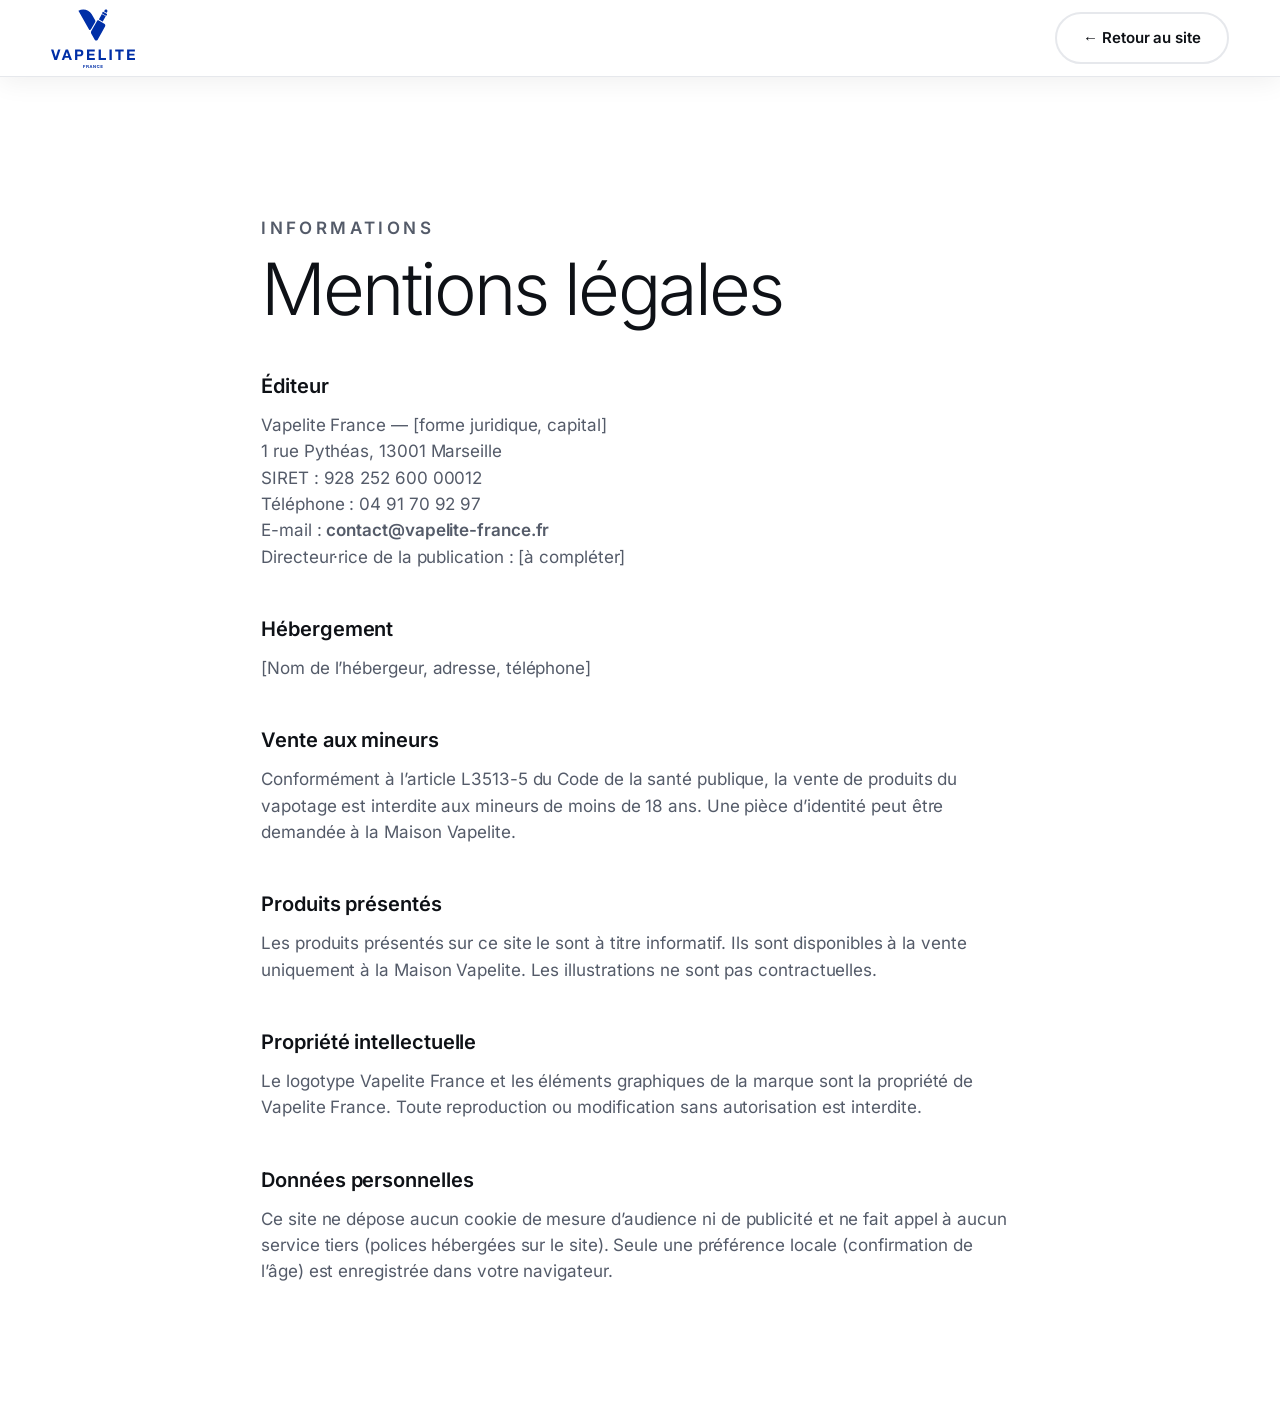
==== commit 7d2789a1: "Mentions légales : SIRET 928 252 600 00012 Numéro vérifié (clé de contrôle valide). Restent à complé" ====
--- a/mentions-legales.html
+++ b/mentions-legales.html
@@ -27,7 +27,7 @@
     <h1>Mentions légales</h1>
 
     <h2>Éditeur</h2>
-    <p>Vapelite France — [forme juridique, capital]<br>1 rue Pythéas, 13001 Marseille<br>SIRET : [à compléter]<br>Téléphone : 04 91 70 92 97<br>E-mail : <a class="link" href="mailto:contact@vapelite-france.fr">contact@vapelite-france.fr</a><br>Directeur·rice de la publication : [à compléter]</p>
+    <p>Vapelite France — [forme juridique, capital]<br>1 rue Pythéas, 13001 Marseille<br>SIRET : 928&nbsp;252&nbsp;600&nbsp;00012<br>Téléphone : 04 91 70 92 97<br>E-mail : <a class="link" href="mailto:contact@vapelite-france.fr">contact@vapelite-france.fr</a><br>Directeur·rice de la publication : [à compléter]</p>
 
     <h2>Hébergement</h2>
     <p>[Nom de l’hébergeur, adresse, téléphone]</p>
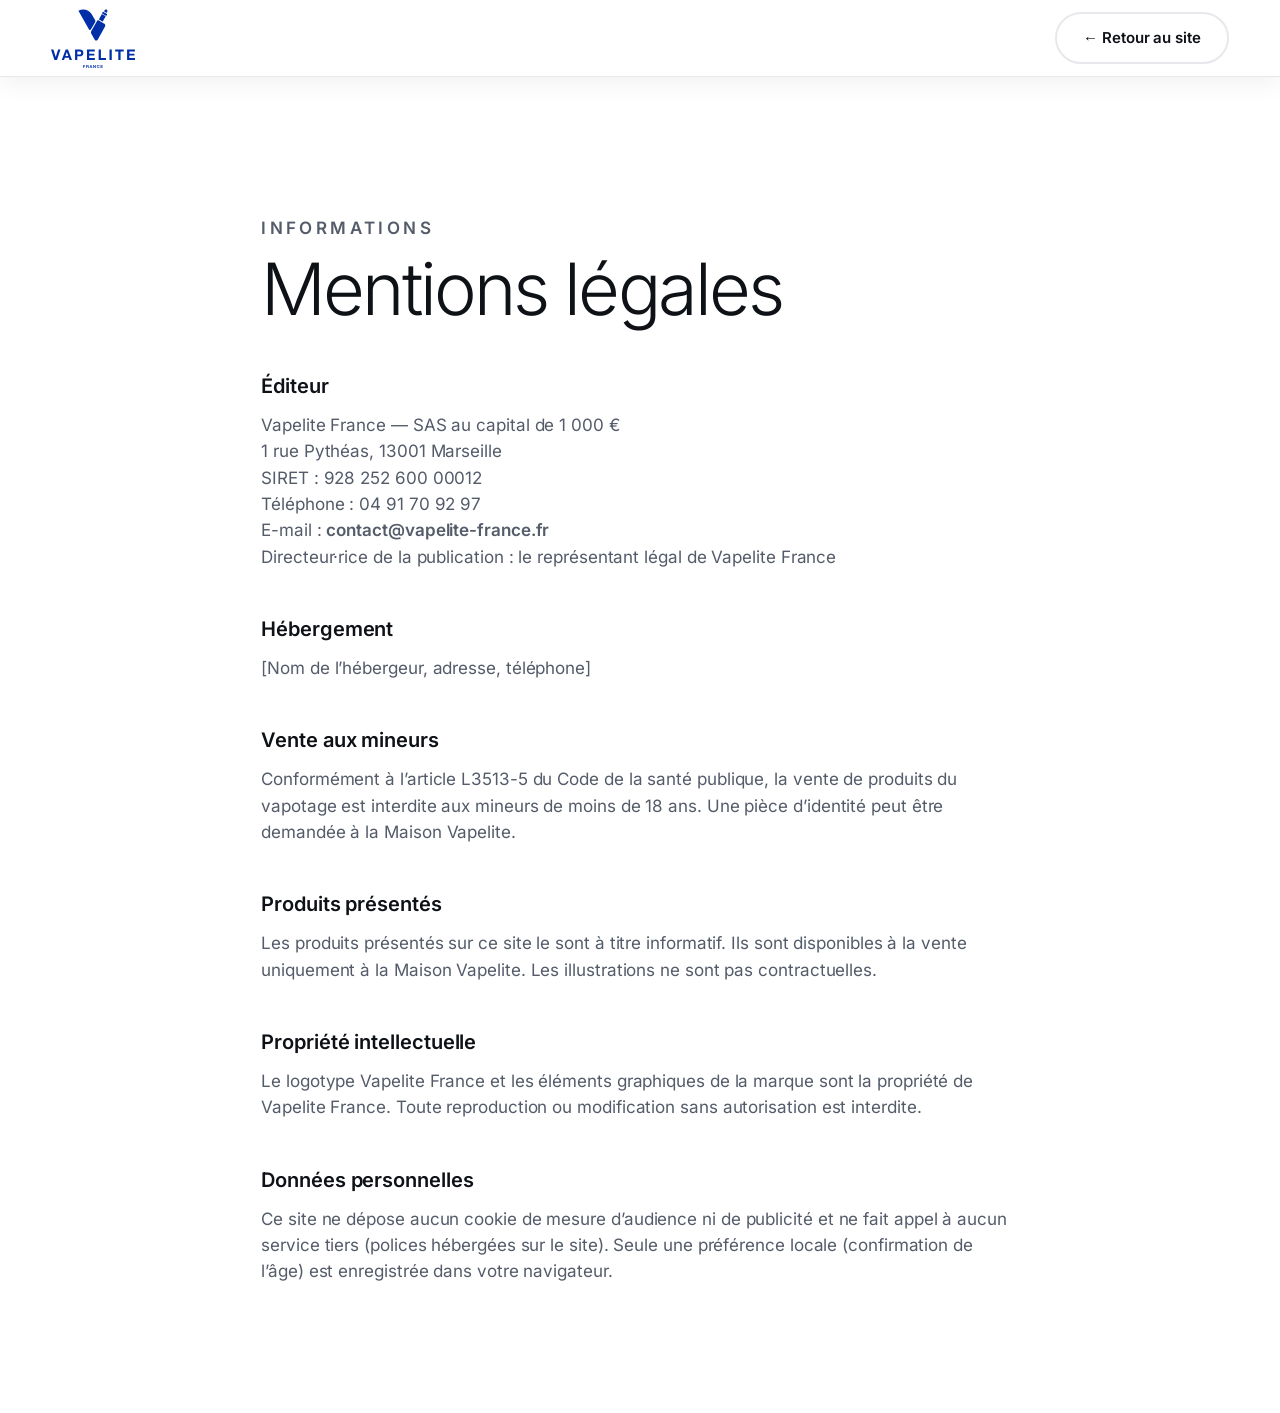
==== commit cea12b72: "Textes neutres, cœur qui bat à la place de « coup de cœur », mentions légales - Bannière : étiquette" ====
--- a/mentions-legales.html
+++ b/mentions-legales.html
@@ -27,7 +27,7 @@
     <h1>Mentions légales</h1>
 
     <h2>Éditeur</h2>
-    <p>Vapelite France — [forme juridique, capital]<br>1 rue Pythéas, 13001 Marseille<br>SIRET : 928&nbsp;252&nbsp;600&nbsp;00012<br>Téléphone : 04 91 70 92 97<br>E-mail : <a class="link" href="mailto:contact@vapelite-france.fr">contact@vapelite-france.fr</a><br>Directeur·rice de la publication : [à compléter]</p>
+    <p>Vapelite France — SAS au capital de 1&nbsp;000&nbsp;€<br>1 rue Pythéas, 13001 Marseille<br>SIRET : 928&nbsp;252&nbsp;600&nbsp;00012<br>Téléphone : 04 91 70 92 97<br>E-mail : <a class="link" href="mailto:contact@vapelite-france.fr">contact@vapelite-france.fr</a><br>Directeur·rice de la publication : le représentant légal de Vapelite France</p>
 
     <h2>Hébergement</h2>
     <p>[Nom de l’hébergeur, adresse, téléphone]</p>
--- a/styles.css
+++ b/styles.css
@@ -430,7 +430,7 @@
 .js .hero-steps__list li.is-active { opacity: 1; transform: none; transition-delay: 0.25s; }
 .hero-steps.is-static .hero-steps__list li { grid-area: auto; opacity: 1; transform: none; margin-top: 10px; }
 
-/* Étiquette « Notre coup de cœur » posée sur la photo de la Pixo Max */
+/* Étiquette posée sur la photo de la Pixo Max, avec un cœur qui bat */
 .hero-tag {
   position: absolute;
   right: var(--gutter);
@@ -454,8 +454,6 @@
 .slide.is-active .hero-tag { opacity: 1; transform: none; }
 .hero-tag:hover { background: var(--white); }
 .hero-tag svg { flex: none; color: #d6336c; }
-.hero-tag span { display: grid; line-height: 1.2; }
-.hero-tag small { color: #c2255c; font-size: 12px; font-weight: 700; letter-spacing: 0.06em; text-transform: uppercase; }
 .hero-tag strong { font-size: 18px; font-weight: 600; letter-spacing: -0.01em; }
 
 /* Diapositive photo (plein cadre derrière le texte) */
@@ -587,8 +585,14 @@
 }
 .perk strong { display: block; color: var(--ink); font-size: 15px; }
 
-/* Badge « Notre coup de cœur » (2e diapositive) */
-@keyframes heart { 0%, 100% { transform: scale(1); } 15% { transform: scale(1.25); } 30% { transform: scale(1); } }
+/* Cœur qui bat (bannière et carte Pixo Max) : double battement puis pause */
+.heartbeat { transform-origin: 50% 55%; animation: heartbeat 1.4s ease-in-out infinite; }
+@keyframes heartbeat {
+  0%, 60%, 100% { transform: scale(1); }
+  12% { transform: scale(1.28); }
+  24% { transform: scale(1); }
+  36% { transform: scale(1.2); }
+}
 
 /* --------------------------------------------------------------------------
    Gamme
@@ -646,6 +650,8 @@
 }
 .badge--new { background: var(--klein); color: var(--white); }
 .badge--heart { background: #ffe3ee; color: #c2255c; }
+.badge.badge--icon { display: grid; place-items: center; width: 32px; height: 32px; padding: 0; border-radius: 50%; }
+.badge--icon .heartbeat { color: #d6336c; }
 
 .card__visual {
   position: relative;
@@ -1515,7 +1521,6 @@
   .hero-tag { top: 20px; bottom: auto; padding: 9px 16px 9px 12px; gap: 10px; }
   .hero-steps { margin-top: 20px; }
   .hero-steps__list li { font-size: 18px; }
-  .hero-tag small { font-size: 11px; }
   .hero-tag strong { font-size: 15px; }
   .slide__media--glow img {
     left: 0;
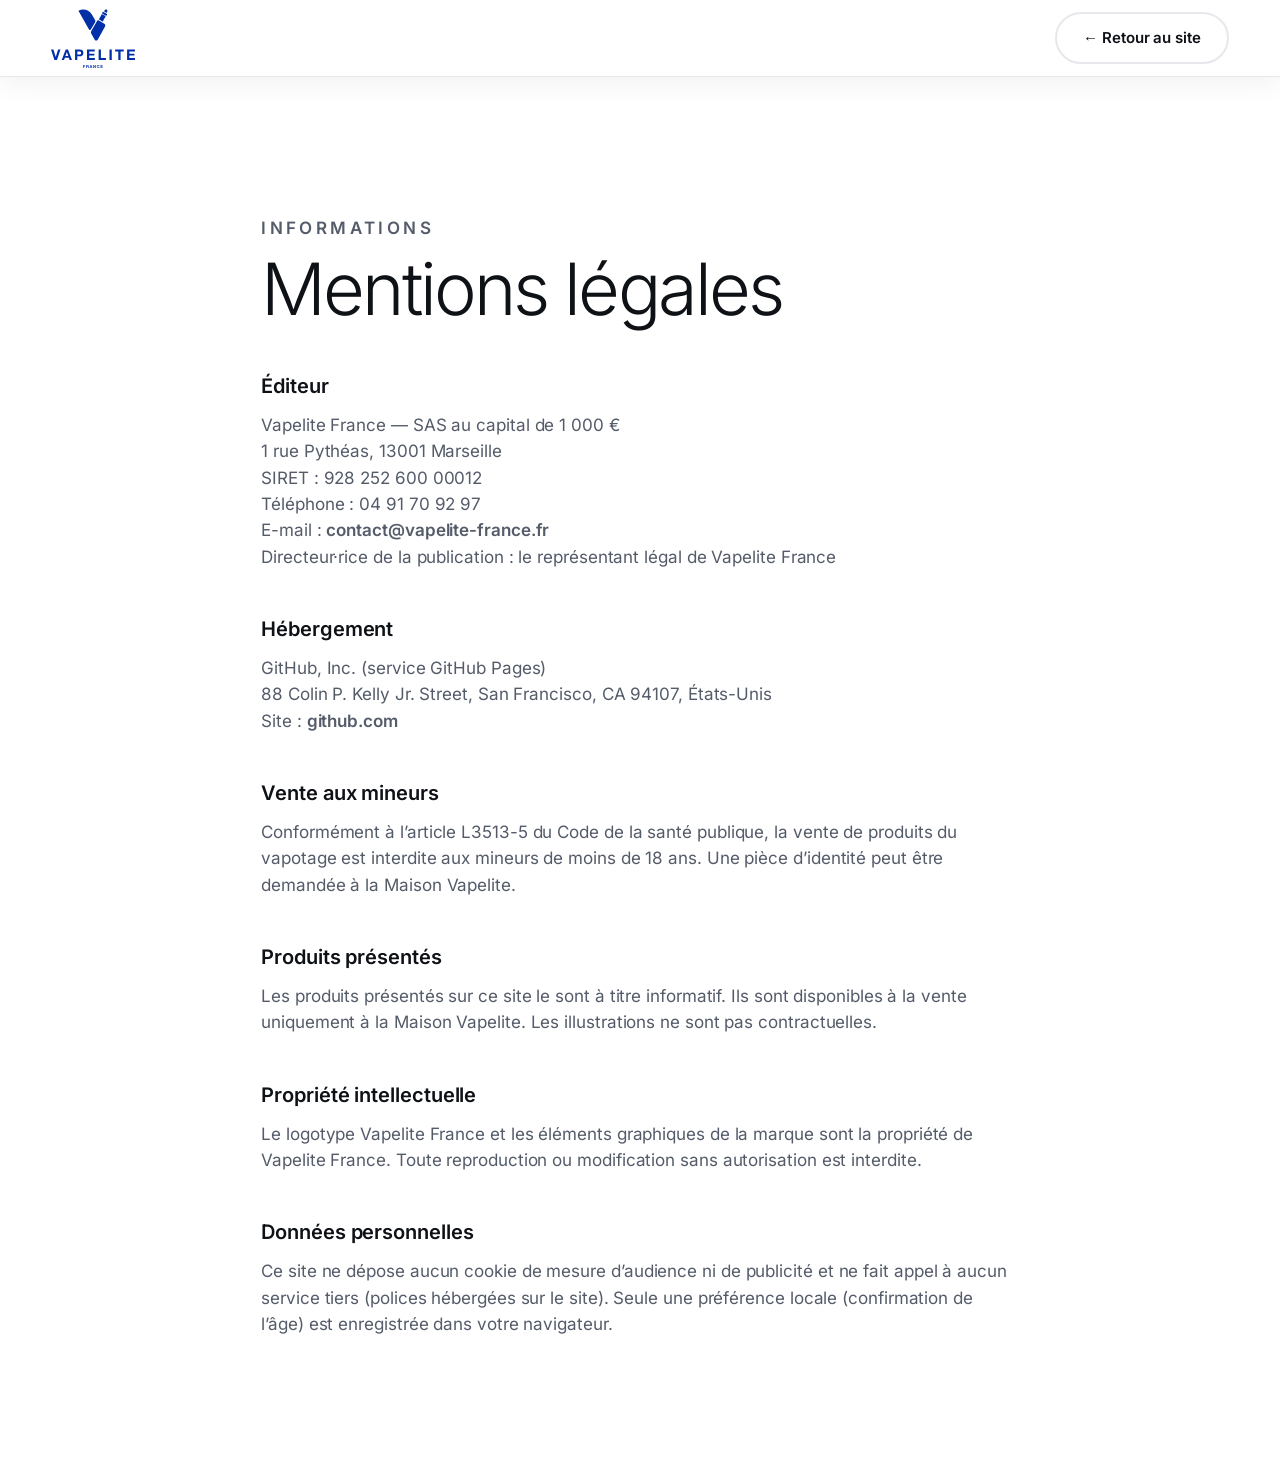
==== commit fd12ed0d: "Préparation de la mise en ligne sur GitHub Pages - Mentions légales : hébergeur GitHub, Inc. (GitHub" ====
--- a/mentions-legales.html
+++ b/mentions-legales.html
@@ -30,7 +30,7 @@
     <p>Vapelite France — SAS au capital de 1&nbsp;000&nbsp;€<br>1 rue Pythéas, 13001 Marseille<br>SIRET : 928&nbsp;252&nbsp;600&nbsp;00012<br>Téléphone : 04 91 70 92 97<br>E-mail : <a class="link" href="mailto:contact@vapelite-france.fr">contact@vapelite-france.fr</a><br>Directeur·rice de la publication : le représentant légal de Vapelite France</p>
 
     <h2>Hébergement</h2>
-    <p>[Nom de l’hébergeur, adresse, téléphone]</p>
+    <p>GitHub, Inc. (service GitHub Pages)<br>88 Colin P. Kelly Jr. Street, San Francisco, CA 94107, États-Unis<br>Site : <a class="link" href="https://github.com" target="_blank" rel="noopener">github.com</a></p>
 
     <h2>Vente aux mineurs</h2>
     <p>Conformément à l’article L3513-5 du Code de la santé publique, la vente de produits du vapotage est interdite aux mineurs de moins de 18&nbsp;ans. Une pièce d’identité peut être demandée à la Maison Vapelite.</p>
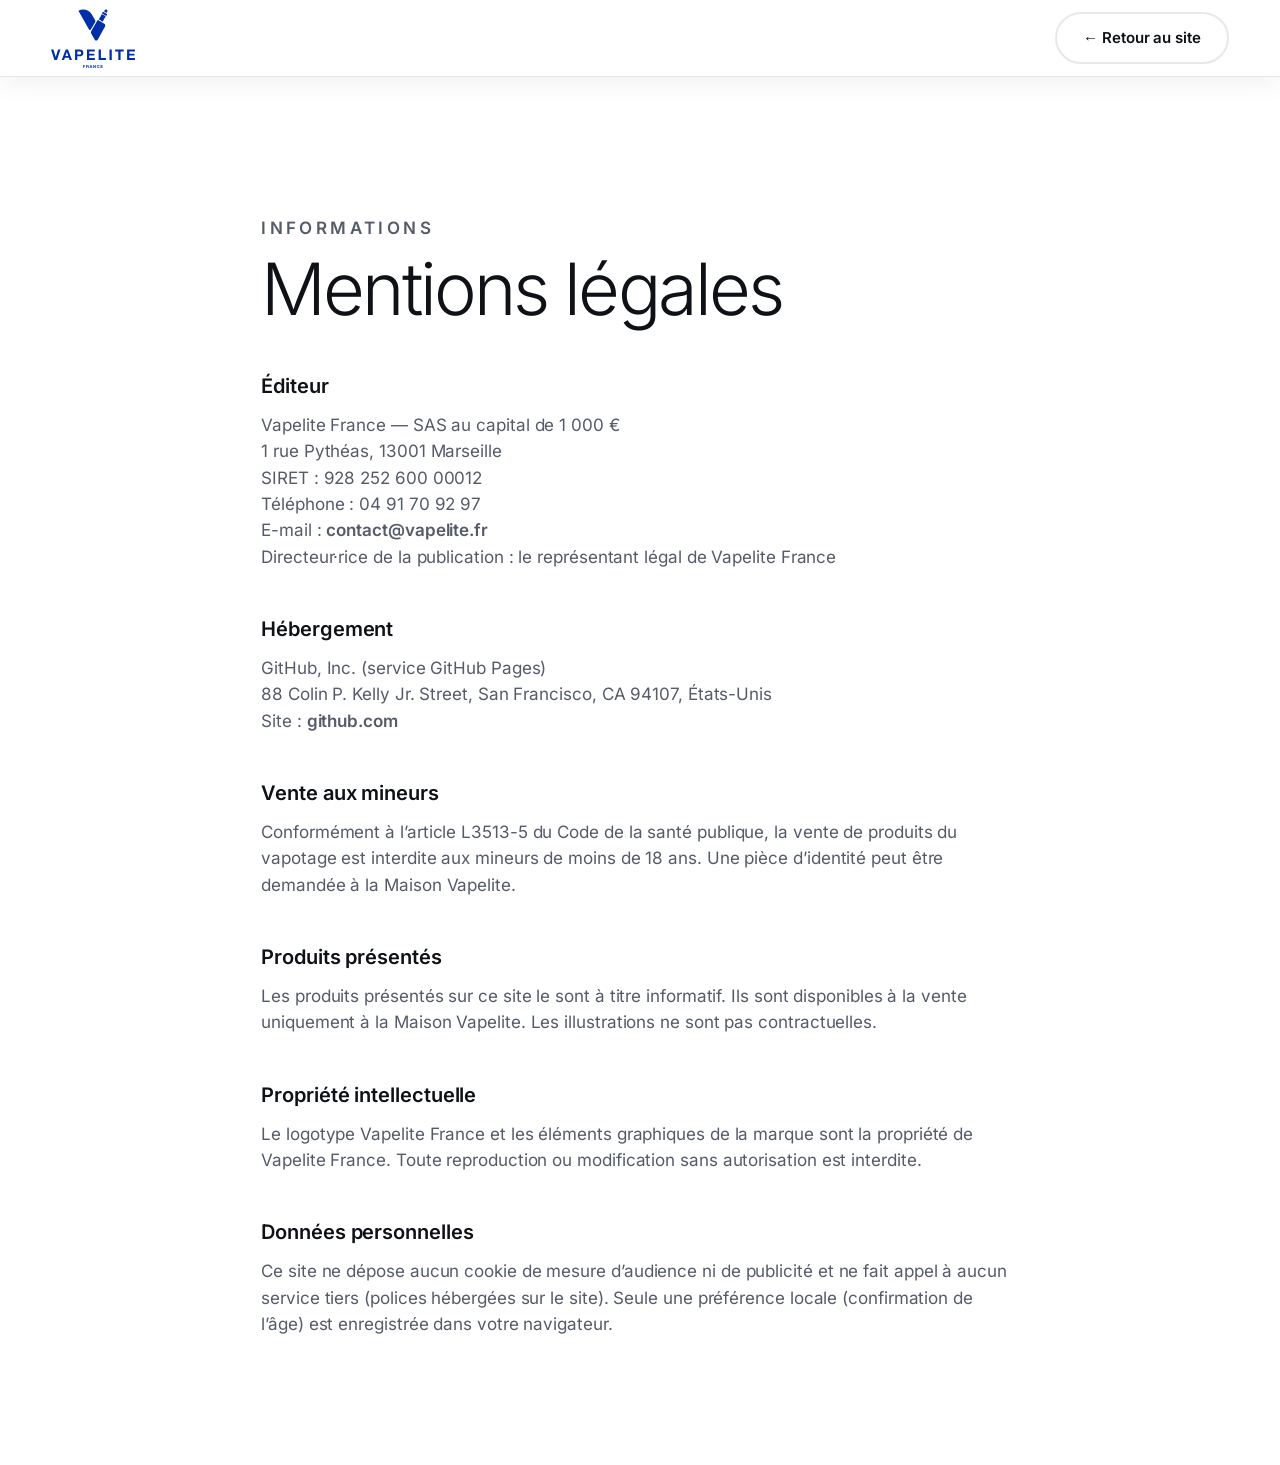
==== commit 6c3aec46: "Adresse e-mail de contact : contact@vapelite.fr Remplace contact@vapelite-france.fr sur le site (sec" ====
--- a/mentions-legales.html
+++ b/mentions-legales.html
@@ -27,7 +27,7 @@
     <h1>Mentions légales</h1>
 
     <h2>Éditeur</h2>
-    <p>Vapelite France — SAS au capital de 1&nbsp;000&nbsp;€<br>1 rue Pythéas, 13001 Marseille<br>SIRET : 928&nbsp;252&nbsp;600&nbsp;00012<br>Téléphone : 04 91 70 92 97<br>E-mail : <a class="link" href="mailto:contact@vapelite-france.fr">contact@vapelite-france.fr</a><br>Directeur·rice de la publication : le représentant légal de Vapelite France</p>
+    <p>Vapelite France — SAS au capital de 1&nbsp;000&nbsp;€<br>1 rue Pythéas, 13001 Marseille<br>SIRET : 928&nbsp;252&nbsp;600&nbsp;00012<br>Téléphone : 04 91 70 92 97<br>E-mail : <a class="link" href="mailto:contact@vapelite.fr">contact@vapelite.fr</a><br>Directeur·rice de la publication : le représentant légal de Vapelite France</p>
 
     <h2>Hébergement</h2>
     <p>GitHub, Inc. (service GitHub Pages)<br>88 Colin P. Kelly Jr. Street, San Francisco, CA 94107, États-Unis<br>Site : <a class="link" href="https://github.com" target="_blank" rel="noopener">github.com</a></p>
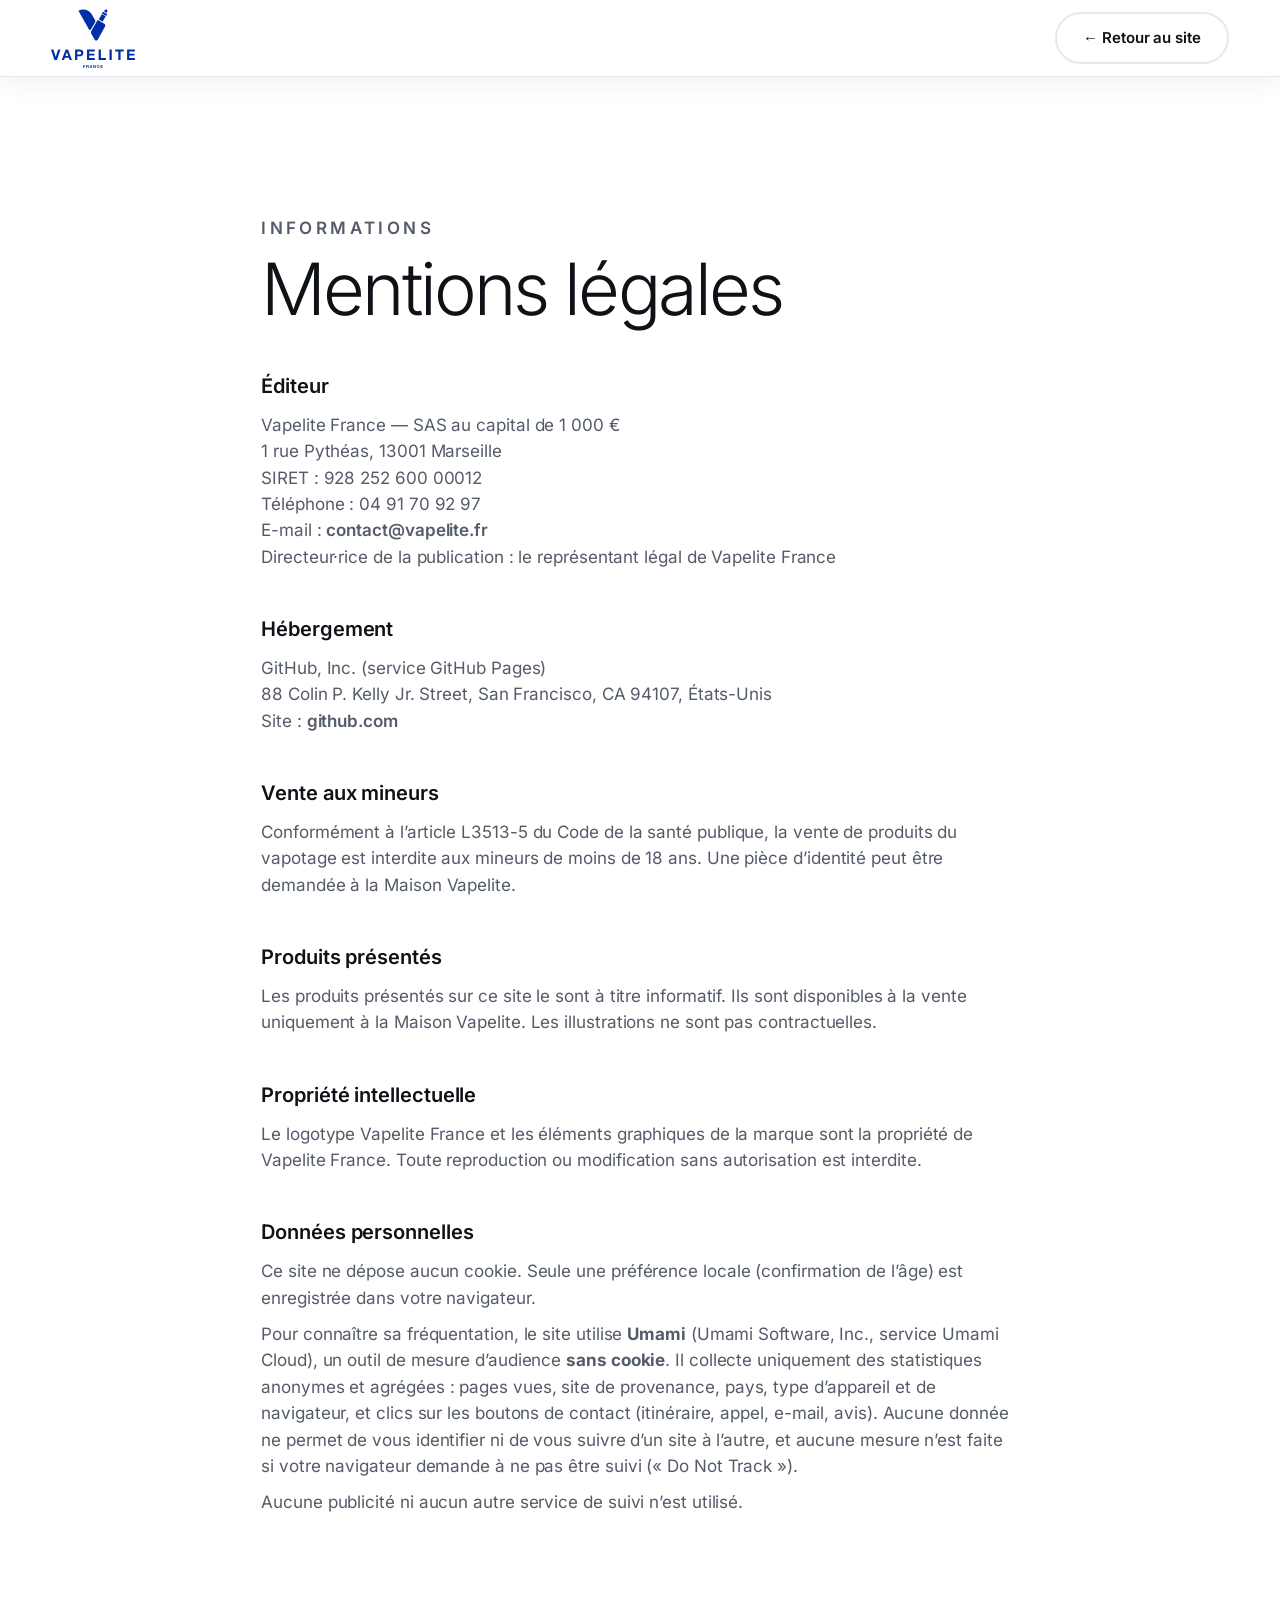
==== commit 40aa82d7: "Mesure d'audience Umami (sans cookie) et suivi des boutons de contact - Script Umami Cloud sur l'acc" ====
--- a/mentions-legales.html
+++ b/mentions-legales.html
@@ -4,6 +4,7 @@
   <meta charset="utf-8">
   <meta name="viewport" content="width=device-width, initial-scale=1">
   <title>Mentions légales — Vapelite France</title>
+  <link rel="canonical" href="https://vapelite.fr/mentions-legales.html">
   <meta name="robots" content="noindex">
   <meta name="theme-color" content="#002fa7">
   <link rel="icon" href="assets/favicon.svg" type="image/svg+xml">
@@ -11,6 +12,8 @@
   <link rel="apple-touch-icon" href="assets/apple-touch-icon.png">
   <link rel="preload" href="assets/fonts/inter-latin-wght-normal.woff2" as="font" type="font/woff2" crossorigin>
   <link rel="stylesheet" href="styles.css">
+  <!-- Mesure d'audience Umami : sans cookie, statistiques anonymes, comptées uniquement sur vapelite.fr -->
+  <script defer src="https://cloud.umami.is/script.js" data-website-id="ac777a32-f0f9-444d-b4b9-5c043151ec54" data-domains="vapelite.fr" data-do-not-track="true"></script>
 </head>
 <body>
   <header class="header is-scrolled">
@@ -42,7 +45,9 @@
     <p>Le logotype Vapelite France et les éléments graphiques de la marque sont la propriété de Vapelite France. Toute reproduction ou modification sans autorisation est interdite.</p>
 
     <h2>Données personnelles</h2>
-    <p>Ce site ne dépose aucun cookie de mesure d’audience ni de publicité et ne fait appel à aucun service tiers (polices hébergées sur le site). Seule une préférence locale (confirmation de l’âge) est enregistrée dans votre navigateur.</p>
+    <p>Ce site ne dépose aucun cookie. Seule une préférence locale (confirmation de l’âge) est enregistrée dans votre navigateur.</p>
+    <p>Pour connaître sa fréquentation, le site utilise <strong>Umami</strong> (Umami Software, Inc., service Umami Cloud), un outil de mesure d’audience <strong>sans cookie</strong>. Il collecte uniquement des statistiques anonymes et agrégées : pages vues, site de provenance, pays, type d’appareil et de navigateur, et clics sur les boutons de contact (itinéraire, appel, e-mail, avis). Aucune donnée ne permet de vous identifier ni de vous suivre d’un site à l’autre, et aucune mesure n’est faite si votre navigateur demande à ne pas être suivi («&nbsp;Do Not Track&nbsp;»).</p>
+    <p>Aucune publicité ni aucun autre service de suivi n’est utilisé.</p>
   </main>
 </body>
 </html>
